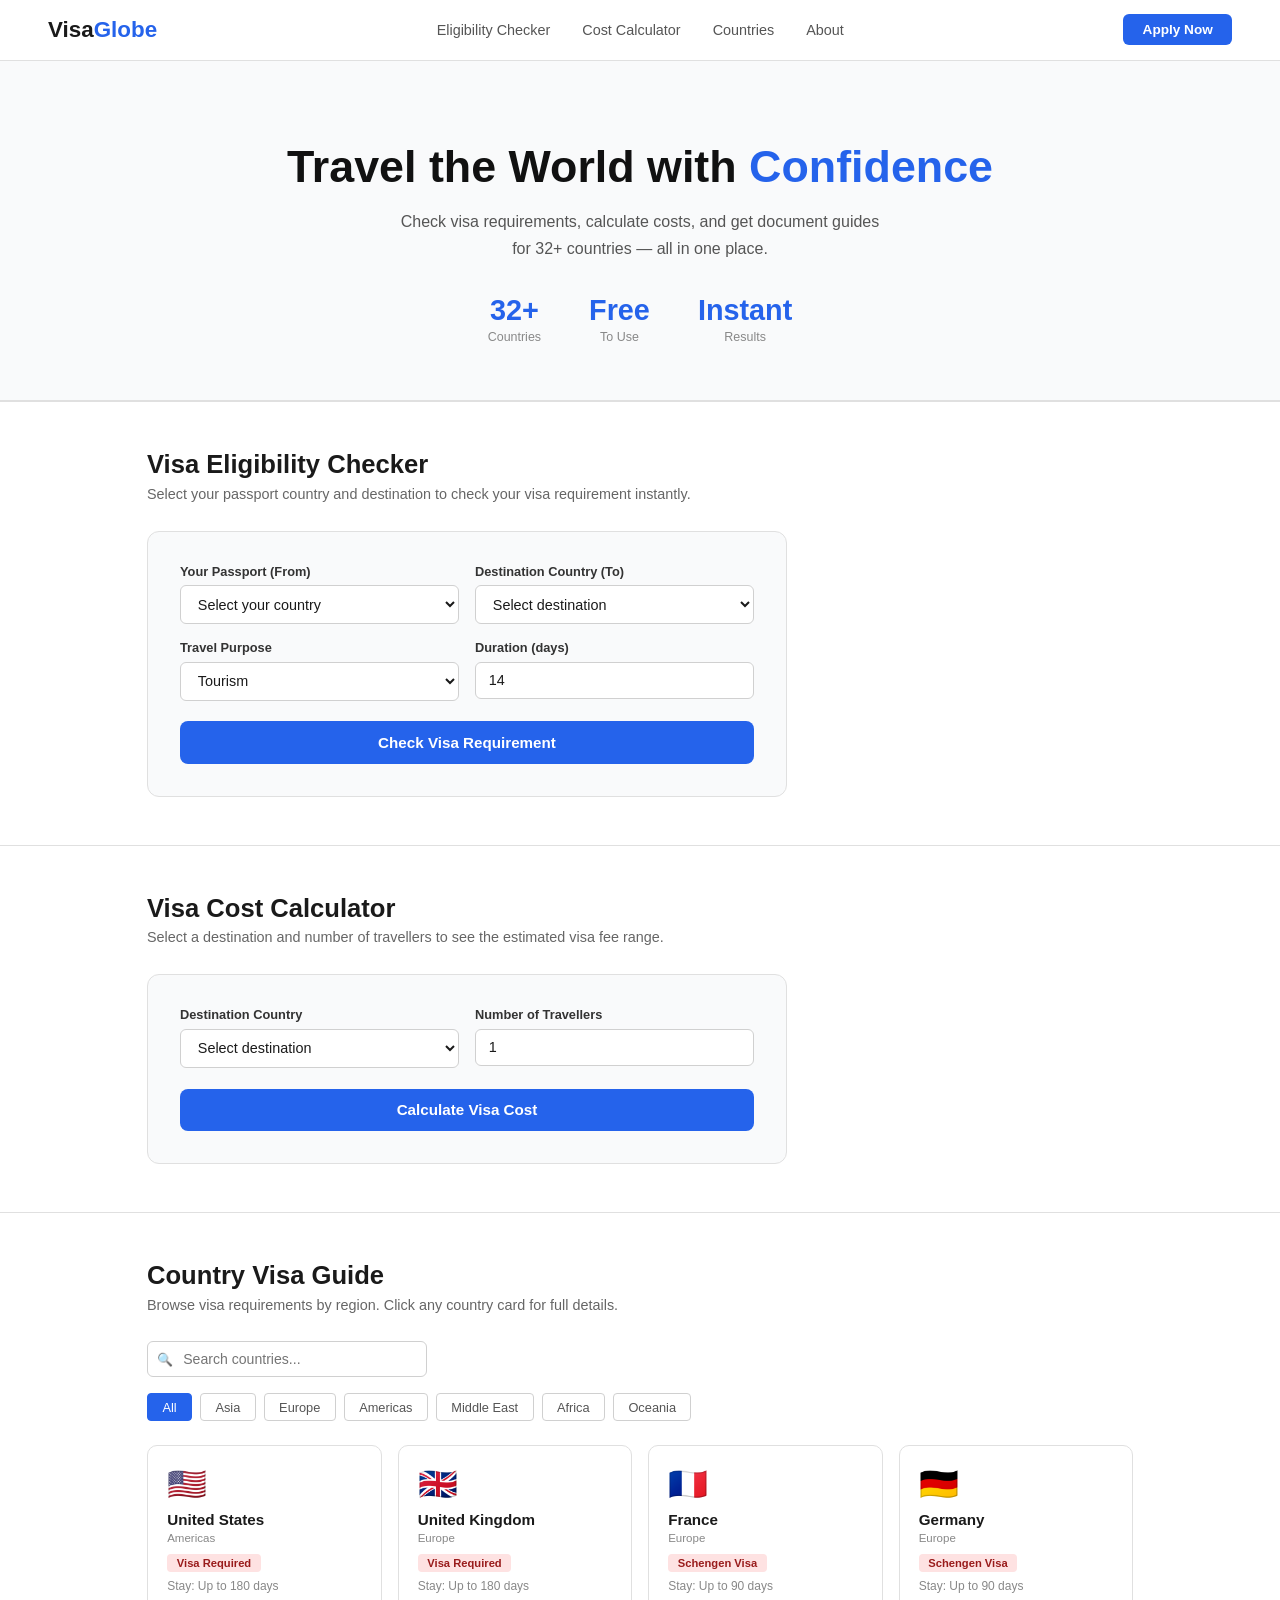
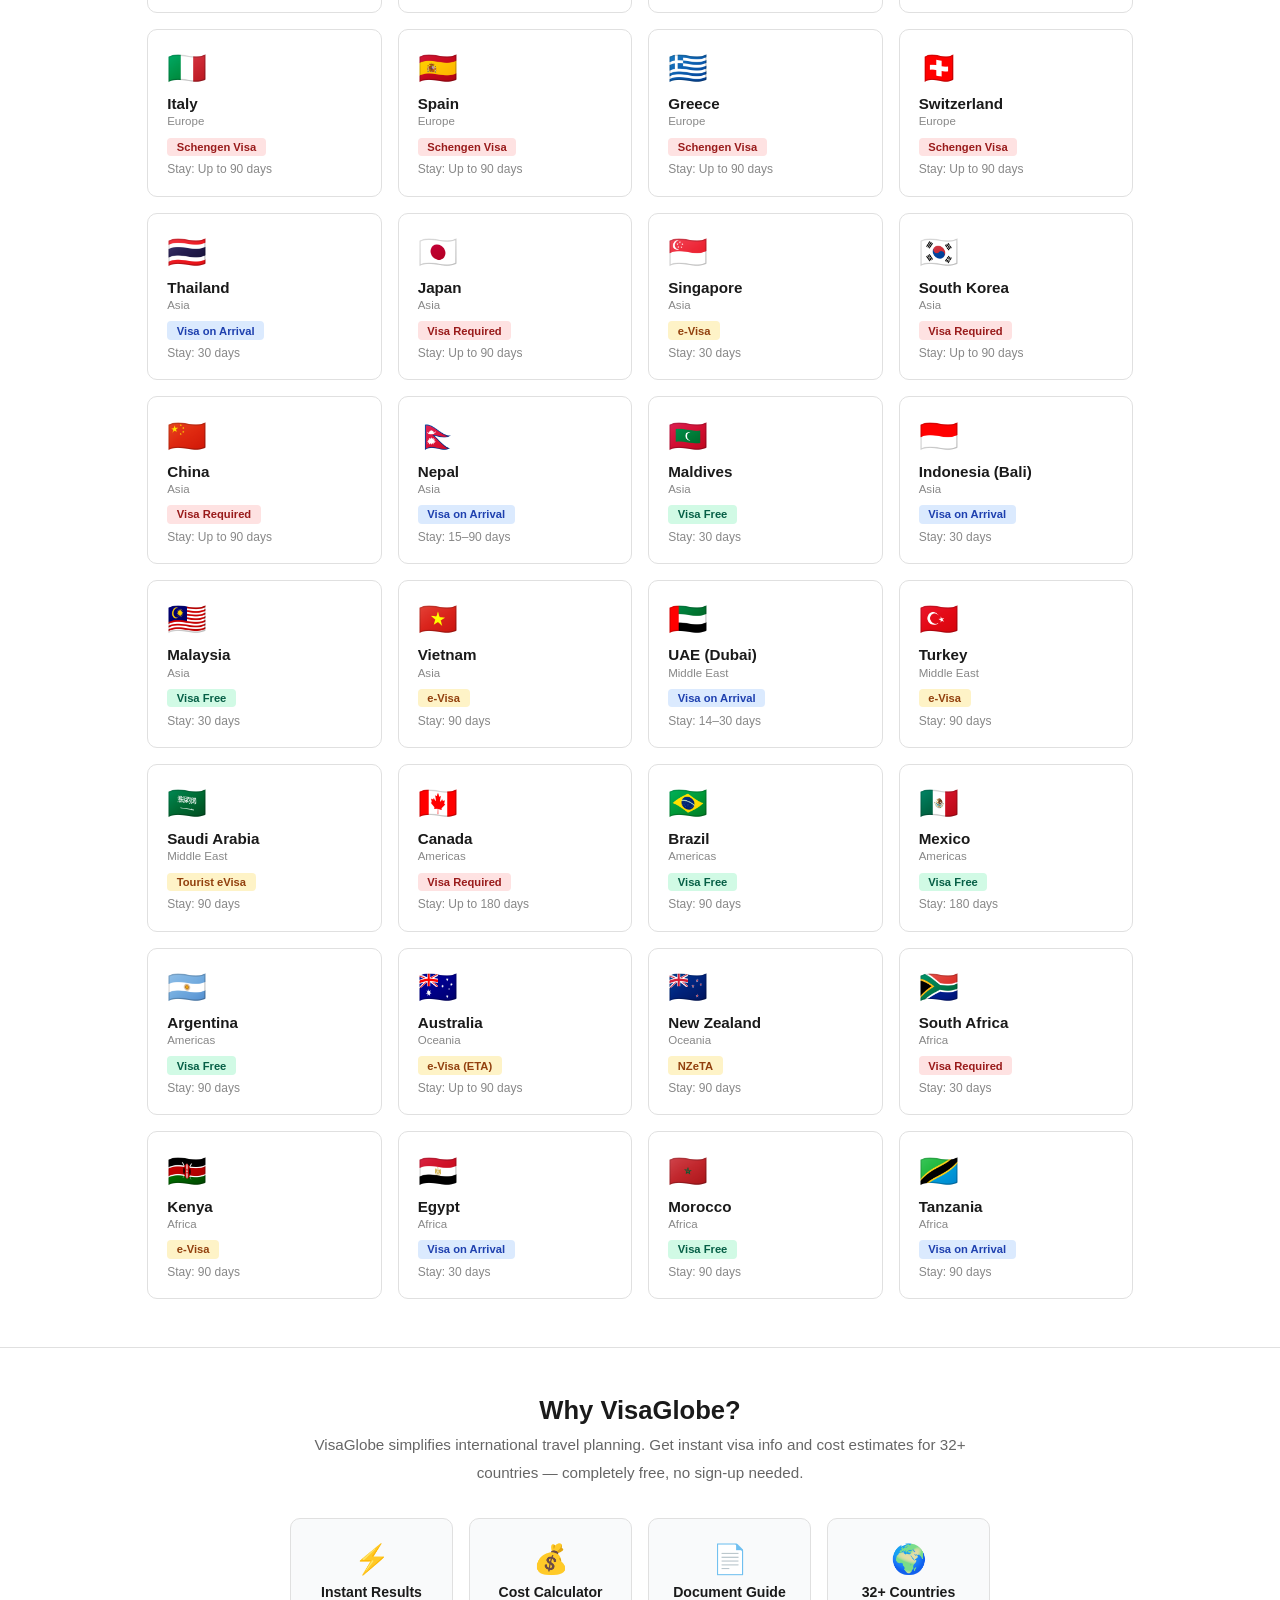
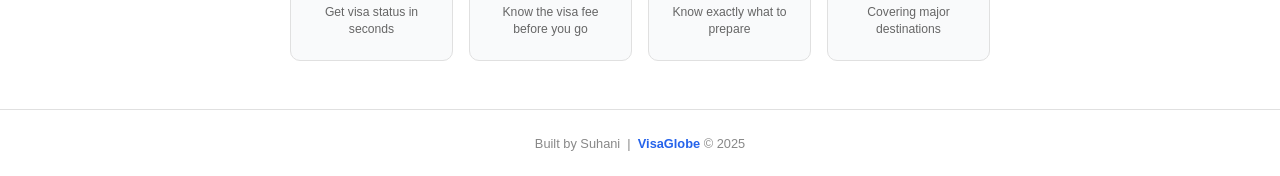
==== index.html @ b0f69fb6 "Rename index (1).html to index.html" ====
<!DOCTYPE html>
<html lang="en">
<head>
  <meta charset="UTF-8"/>
  <meta name="viewport" content="width=device-width, initial-scale=1.0"/>
  <title>VisaGlobe — World Visa Portal</title>
  <link rel="stylesheet" href="style (1).css"/>
</head>
<body>

<!-- NAV -->
<nav>
  <div class="logo">Visa<span>Globe</span></div>
  <div class="nav-links">
    <a href="#checker">Eligibility Checker</a>
    <a href="#cost">Cost Calculator</a>
    <a href="#countries">Countries</a>
    <a href="#about">About</a>
  </div>
  <button class="nav-cta">Apply Now</button>
</nav>

<!-- HERO -->
<div class="hero">
  <h1>Travel the World with <span>Confidence</span></h1>
  <p>Check visa requirements, calculate costs, and get document guides for 32+ countries — all in one place.</p>
  <div class="hero-stats">
    <div class="stat-item">
      <div class="stat-num">32+</div>
      <div class="stat-label">Countries</div>
    </div>
    <div class="stat-item">
      <div class="stat-num">Free</div>
      <div class="stat-label">To Use</div>
    </div>
    <div class="stat-item">
      <div class="stat-num">Instant</div>
      <div class="stat-label">Results</div>
    </div>
  </div>
</div>

<hr class="divider"/>

<!-- ELIGIBILITY CHECKER -->
<div class="section" id="checker">
  <div class="section-title">Visa Eligibility Checker</div>
  <div class="section-sub">Select your passport country and destination to check your visa requirement instantly.</div>

  <div class="checker-card">
    <div class="form-row">
      <div class="form-group">
        <label>Your Passport (From)</label>
        <select id="fromCountry">
          <option value="">Select your country</option>
          <option value="IN">India</option>
          <option value="US">United States</option>
          <option value="GB">United Kingdom</option>
          <option value="DE">Germany</option>
          <option value="CN">China</option>
          <option value="AU">Australia</option>
          <option value="CA">Canada</option>
          <option value="JP">Japan</option>
          <option value="BR">Brazil</option>
          <option value="PK">Pakistan</option>
        </select>
      </div>
      <div class="form-group">
        <label>Destination Country (To)</label>
        <select id="toCountry">
          <option value="">Select destination</option>
          <option value="US">United States</option>
          <option value="GB">United Kingdom</option>
          <option value="FR">France</option>
          <option value="TH">Thailand</option>
          <option value="AE">UAE (Dubai)</option>
          <option value="JP">Japan</option>
          <option value="SG">Singapore</option>
          <option value="CA">Canada</option>
          <option value="AU">Australia</option>
          <option value="NP">Nepal</option>
          <option value="MV">Maldives</option>
          <option value="ID">Indonesia (Bali)</option>
          <option value="TR">Turkey</option>
          <option value="EG">Egypt</option>
          <option value="KE">Kenya</option>
          <option value="GR">Greece</option>
          <option value="CH">Switzerland</option>
        </select>
      </div>
    </div>
    <div class="form-row">
      <div class="form-group">
        <label>Travel Purpose</label>
        <select id="purpose">
          <option value="tourism">Tourism</option>
          <option value="business">Business</option>
          <option value="study">Study</option>
          <option value="work">Work</option>
        </select>
      </div>
      <div class="form-group">
        <label>Duration (days)</label>
        <input type="number" id="duration" placeholder="e.g. 14" min="1" max="365" value="14"/>
      </div>
    </div>
    <button class="check-btn" onclick="checkEligibility()">Check Visa Requirement</button>
    <div id="resultBox" class="result-box">
      <div class="result-status" id="resultStatus"></div>
      <div class="result-desc" id="resultDesc"></div>
      <div class="result-tags" id="resultTags"></div>
    </div>
  </div>
</div>

<hr class="divider"/>

<!-- COST CALCULATOR -->
<div class="section" id="cost">
  <div class="section-title">Visa Cost Calculator</div>
  <div class="section-sub">Select a destination and number of travellers to see the estimated visa fee range.</div>

  <div class="checker-card">
    <div class="form-row">
      <div class="form-group">
        <label>Destination Country</label>
        <select id="costDestination">
          <option value="">Select destination</option>
          <option value="US">United States</option>
          <option value="GB">United Kingdom</option>
          <option value="FR">France</option>
          <option value="DE">Germany</option>
          <option value="IT">Italy</option>
          <option value="ES">Spain</option>
          <option value="GR">Greece</option>
          <option value="CH">Switzerland</option>
          <option value="TH">Thailand</option>
          <option value="JP">Japan</option>
          <option value="SG">Singapore</option>
          <option value="KR">South Korea</option>
          <option value="CN">China</option>
          <option value="NP">Nepal</option>
          <option value="MV">Maldives</option>
          <option value="ID">Indonesia (Bali)</option>
          <option value="MY">Malaysia</option>
          <option value="VN">Vietnam</option>
          <option value="AE">UAE (Dubai)</option>
          <option value="TR">Turkey</option>
          <option value="SA">Saudi Arabia</option>
          <option value="CA">Canada</option>
          <option value="BR">Brazil</option>
          <option value="MX">Mexico</option>
          <option value="AR">Argentina</option>
          <option value="AU">Australia</option>
          <option value="NZ">New Zealand</option>
          <option value="ZA">South Africa</option>
          <option value="KE">Kenya</option>
          <option value="EG">Egypt</option>
          <option value="MA">Morocco</option>
          <option value="TZ">Tanzania</option>
        </select>
      </div>
      <div class="form-group">
        <label>Number of Travellers</label>
        <input type="number" id="costTravelers" placeholder="e.g. 2" min="1" max="20" value="1"/>
      </div>
    </div>
    <button class="check-btn" onclick="calculateCost()">Calculate Visa Cost</button>
    <div id="costResult" class="cost-result"></div>
  </div>
</div>

<hr class="divider"/>

<!-- COUNTRIES -->
<div class="section" id="countries">
  <div class="section-title">Country Visa Guide</div>
  <div class="section-sub">Browse visa requirements by region. Click any country card for full details.</div>

  <div class="search-box">
    <input type="text" id="searchInput" placeholder="Search countries..." oninput="filterCountries()"/>
  </div>

  <div class="filter-row">
    <button class="filter-btn active" onclick="filterByRegion('all', this)">All</button>
    <button class="filter-btn" onclick="filterByRegion('Asia', this)">Asia</button>
    <button class="filter-btn" onclick="filterByRegion('Europe', this)">Europe</button>
    <button class="filter-btn" onclick="filterByRegion('Americas', this)">Americas</button>
    <button class="filter-btn" onclick="filterByRegion('Middle East', this)">Middle East</button>
    <button class="filter-btn" onclick="filterByRegion('Africa', this)">Africa</button>
    <button class="filter-btn" onclick="filterByRegion('Oceania', this)">Oceania</button>
  </div>

  <div class="country-grid" id="countryGrid"></div>
</div>

<hr class="divider"/>

<!-- ABOUT -->
<div class="section" id="about">
  <div class="about-inner">
    <div class="section-title">Why VisaGlobe?</div>
    <p class="about-intro">VisaGlobe simplifies international travel planning. Get instant visa info and cost estimates for 32+ countries — completely free, no sign-up needed.</p>
    <div class="about-grid">
      <div class="about-card">
        <div class="about-icon">⚡</div>
        <div class="about-title">Instant Results</div>
        <div class="about-desc">Get visa status in seconds</div>
      </div>
      <div class="about-card">
        <div class="about-icon">💰</div>
        <div class="about-title">Cost Calculator</div>
        <div class="about-desc">Know the visa fee before you go</div>
      </div>
      <div class="about-card">
        <div class="about-icon">📄</div>
        <div class="about-title">Document Guide</div>
        <div class="about-desc">Know exactly what to prepare</div>
      </div>
      <div class="about-card">
        <div class="about-icon">🌍</div>
        <div class="about-title">32+ Countries</div>
        <div class="about-desc">Covering major destinations</div>
      </div>
    </div>
  </div>
</div>

<!-- MODAL -->
<div class="modal-overlay" id="modalOverlay" onclick="closeModal(event)">
  <div class="modal">
    <button class="modal-close" onclick="closeModalBtn()">✕</button>
    <div class="modal-flag" id="mFlag"></div>
    <div class="modal-country" id="mName"></div>
    <div class="modal-region" id="mRegion"></div>
    <div class="modal-info-grid" id="mInfoGrid"></div>
    <div class="modal-docs-title">Required Documents</div>
    <div id="mDocs"></div>
  </div>
</div>

<!-- FOOTER -->
<footer>
  Built by Suhani &nbsp;|&nbsp; <span>VisaGlobe</span> &copy; 2025
</footer>

<script src="script (1).js"></script>
</body>
</html>
---- style (1).css ----
/* ── RESET & BASE ── */
* {
  margin: 0;
  padding: 0;
  box-sizing: border-box;
}

html {
  scroll-behavior: smooth;
}

body {
  background: #ffffff;
  color: #1a1a1a;
  font-family: Arial, sans-serif;
  font-size: 15px;
}

/* ── NAV ── */
nav {
  position: sticky;
  top: 0;
  z-index: 100;
  display: flex;
  align-items: center;
  justify-content: space-between;
  padding: 0.9rem 3rem;
  background: #ffffff;
  border-bottom: 1px solid #e0e0e0;
}

.logo {
  font-size: 1.4rem;
  font-weight: bold;
  color: #1a1a1a;
}

.logo span {
  color: #2563eb;
}

.nav-links {
  display: flex;
  gap: 2rem;
}

.nav-links a {
  color: #555;
  text-decoration: none;
  font-size: 0.9rem;
}

.nav-links a:hover {
  color: #2563eb;
}

.nav-cta {
  background: #2563eb;
  color: white;
  border: none;
  padding: 0.5rem 1.2rem;
  border-radius: 6px;
  font-size: 0.85rem;
  font-weight: bold;
  cursor: pointer;
}

.nav-cta:hover {
  background: #1d4ed8;
}

/* ── HERO ── */
.hero {
  text-align: center;
  padding: 5rem 2rem 3.5rem;
  border-bottom: 1px solid #e0e0e0;
  background: #f9fafb;
}

.hero h1 {
  font-size: 2.8rem;
  font-weight: bold;
  margin-bottom: 1rem;
  color: #111;
}

.hero h1 span {
  color: #2563eb;
}

.hero p {
  color: #555;
  font-size: 1rem;
  max-width: 500px;
  margin: 0 auto 2rem;
  line-height: 1.7;
}

.hero-stats {
  display: flex;
  justify-content: center;
  gap: 3rem;
}

.stat-num {
  font-size: 1.8rem;
  font-weight: bold;
  color: #2563eb;
}

.stat-label {
  font-size: 0.78rem;
  color: #888;
  margin-top: 0.2rem;
}

/* ── DIVIDER ── */
.divider {
  border: none;
  border-top: 1px solid #e0e0e0;
}

/* ── SECTION ── */
.section {
  max-width: 1050px;
  margin: 0 auto;
  padding: 3rem 2rem;
}

.section-title {
  font-size: 1.6rem;
  font-weight: bold;
  margin-bottom: 0.4rem;
}

.section-sub {
  color: #666;
  font-size: 0.9rem;
  margin-bottom: 1.8rem;
}

/* ── CHECKER CARD ── */
.checker-card {
  background: #f9fafb;
  border: 1px solid #e0e0e0;
  border-radius: 12px;
  padding: 2rem;
  max-width: 640px;
}

.form-row {
  display: grid;
  grid-template-columns: 1fr 1fr;
  gap: 1rem;
  margin-bottom: 1rem;
}

.form-group label {
  display: block;
  font-size: 0.8rem;
  font-weight: bold;
  color: #333;
  margin-bottom: 0.4rem;
}

.form-group select,
.form-group input {
  width: 100%;
  background: #fff;
  border: 1px solid #d0d0d0;
  border-radius: 6px;
  padding: 0.6rem 0.8rem;
  color: #1a1a1a;
  font-family: Arial, sans-serif;
  font-size: 0.9rem;
  outline: none;
}

.form-group select:focus,
.form-group input:focus {
  border-color: #2563eb;
}

.check-btn {
  width: 100%;
  background: #2563eb;
  color: white;
  border: none;
  border-radius: 8px;
  padding: 0.8rem;
  font-size: 0.95rem;
  font-weight: bold;
  cursor: pointer;
  margin-top: 0.3rem;
}

.check-btn:hover {
  background: #1d4ed8;
}

/* ── ELIGIBILITY RESULT ── */
.result-box {
  margin-top: 1.2rem;
  border-radius: 8px;
  padding: 1.2rem;
  border: 1px solid;
  display: none;
}

.result-box.eligible {
  background: #f0fdf4;
  border-color: #86efac;
}

.result-box.not-eligible {
  background: #fff1f1;
  border-color: #fca5a5;
}

.result-box.on-arrival {
  background: #eff6ff;
  border-color: #93c5fd;
}

.result-status {
  font-weight: bold;
  font-size: 1rem;
  margin-bottom: 0.4rem;
}

.result-desc {
  color: #555;
  font-size: 0.88rem;
  line-height: 1.6;
}

.result-tags {
  display: flex;
  flex-wrap: wrap;
  gap: 0.4rem;
  margin-top: 0.8rem;
}

.rtag {
  font-size: 0.75rem;
  padding: 0.2rem 0.7rem;
  border-radius: 4px;
  background: #e5e7eb;
  color: #374151;
  font-weight: 600;
}

/* ── COST CALCULATOR RESULT ── */
.cost-result {
  margin-top: 1.2rem;
  display: none;
  border: 1px solid #e0e0e0;
  border-radius: 8px;
  overflow: hidden;
}

.cost-header {
  display: flex;
  align-items: center;
  gap: 0.7rem;
  background: #f9fafb;
  padding: 0.9rem 1.2rem;
  border-bottom: 1px solid #e0e0e0;
}

.cost-flag {
  font-size: 1.8rem;
}

.cost-country-name {
  font-weight: bold;
  font-size: 1rem;
  flex: 1;
}

.cost-grid {
  display: grid;
  grid-template-columns: 1fr 1fr;
  gap: 0;
}

.cost-item {
  padding: 0.9rem 1.2rem;
  border-bottom: 1px solid #f0f0f0;
  border-right: 1px solid #f0f0f0;
}

.cost-item:nth-child(even) {
  border-right: none;
}

.cost-label {
  font-size: 0.72rem;
  text-transform: uppercase;
  color: #888;
  letter-spacing: 0.5px;
  margin-bottom: 0.3rem;
}

.cost-value {
  font-size: 0.92rem;
  color: #1a1a1a;
  line-height: 1.5;
}

.cost-free {
  color: #16a34a;
  font-weight: bold;
}

.cost-usd {
  font-size: 0.8rem;
  color: #888;
}

.cost-disclaimer {
  padding: 0.7rem 1.2rem;
  font-size: 0.75rem;
  color: #888;
  background: #fafafa;
  border-top: 1px solid #f0f0f0;
}

/* ── SEARCH BOX ── */
.search-box {
  position: relative;
  max-width: 280px;
  margin-bottom: 1rem;
}

.search-box input {
  width: 100%;
  background: #fff;
  border: 1px solid #d0d0d0;
  border-radius: 6px;
  padding: 0.55rem 0.8rem 0.55rem 2.2rem;
  font-family: Arial, sans-serif;
  font-size: 0.88rem;
  outline: none;
  color: #1a1a1a;
}

.search-box input:focus {
  border-color: #2563eb;
}

.search-box::before {
  content: '🔍';
  position: absolute;
  left: 0.6rem;
  top: 50%;
  transform: translateY(-50%);
  font-size: 0.8rem;
  pointer-events: none;
}

/* ── FILTER BUTTONS ── */
.filter-row {
  display: flex;
  flex-wrap: wrap;
  gap: 0.5rem;
  margin-bottom: 1.5rem;
}

.filter-btn {
  padding: 0.35rem 0.9rem;
  border-radius: 4px;
  border: 1px solid #d0d0d0;
  background: #fff;
  color: #555;
  font-family: Arial, sans-serif;
  font-size: 0.8rem;
  cursor: pointer;
}

.filter-btn.active,
.filter-btn:hover {
  background: #2563eb;
  color: white;
  border-color: #2563eb;
}

/* ── COUNTRY GRID ── */
.country-grid {
  display: grid;
  grid-template-columns: repeat(auto-fill, minmax(190px, 1fr));
  gap: 1rem;
}

.country-card {
  background: #fff;
  border: 1px solid #e0e0e0;
  border-radius: 10px;
  padding: 1.2rem;
  cursor: pointer;
  transition: box-shadow 0.2s, border-color 0.2s;
}

.country-card:hover {
  box-shadow: 0 4px 16px rgba(0, 0, 0, 0.08);
  border-color: #2563eb;
}

.country-flag {
  font-size: 2rem;
  margin-bottom: 0.5rem;
}

.country-name {
  font-weight: bold;
  font-size: 0.95rem;
  margin-bottom: 0.2rem;
}

.country-region {
  font-size: 0.72rem;
  color: #888;
  margin-bottom: 0.6rem;
}

.country-detail {
  font-size: 0.75rem;
  color: #888;
  margin-top: 0.4rem;
}

/* ── VISA BADGES ── */
.visa-badge {
  display: inline-block;
  font-size: 0.7rem;
  padding: 0.2rem 0.6rem;
  border-radius: 4px;
  font-weight: bold;
}

.visa-free       { background: #d1fae5; color: #065f46; }
.visa-on-arrival { background: #dbeafe; color: #1e40af; }
.visa-required   { background: #fee2e2; color: #991b1b; }
.visa-e-visa     { background: #fef3c7; color: #92400e; }

/* ── MODAL ── */
.modal-overlay {
  display: none;
  position: fixed;
  inset: 0;
  z-index: 200;
  background: rgba(0, 0, 0, 0.4);
  align-items: center;
  justify-content: center;
}

.modal-overlay.open {
  display: flex;
}

.modal {
  background: white;
  border-radius: 12px;
  padding: 2rem;
  max-width: 440px;
  width: 90%;
  position: relative;
  box-shadow: 0 20px 60px rgba(0, 0, 0, 0.15);
}

.modal-close {
  position: absolute;
  top: 1rem;
  right: 1rem;
  background: #f3f4f6;
  border: none;
  width: 28px;
  height: 28px;
  border-radius: 50%;
  font-size: 0.9rem;
  cursor: pointer;
  font-weight: bold;
}

.modal-flag    { font-size: 2.8rem; margin-bottom: 0.6rem; }
.modal-country { font-size: 1.6rem; font-weight: bold; margin-bottom: 0.2rem; }
.modal-region  { color: #888; font-size: 0.82rem; margin-bottom: 1.2rem; }

.modal-info-grid {
  display: grid;
  grid-template-columns: 1fr 1fr;
  gap: 0.6rem;
  margin-bottom: 1.2rem;
}

.modal-info-item {
  background: #f9fafb;
  border: 1px solid #e5e7eb;
  border-radius: 8px;
  padding: 0.7rem;
}

.modal-info-label {
  font-size: 0.67rem;
  color: #888;
  text-transform: uppercase;
  margin-bottom: 0.2rem;
}

.modal-info-value {
  font-size: 0.88rem;
  font-weight: bold;
}

.modal-docs-title {
  font-size: 0.75rem;
  color: #2563eb;
  text-transform: uppercase;
  font-weight: bold;
  margin-bottom: 0.5rem;
  letter-spacing: 0.5px;
}

.doc-item {
  font-size: 0.83rem;
  color: #555;
  margin-bottom: 0.3rem;
  padding-left: 1.2rem;
  position: relative;
}

.doc-item::before {
  content: '✓';
  color: #16a34a;
  position: absolute;
  left: 0;
  font-weight: bold;
}

/* ── ABOUT ── */
.about-inner {
  text-align: center;
  max-width: 700px;
  margin: 0 auto;
}

.about-intro {
  color: #666;
  font-size: 0.95rem;
  line-height: 1.8;
  margin-bottom: 2rem;
}

.about-grid {
  display: grid;
  grid-template-columns: repeat(4, 1fr);
  gap: 1rem;
}

.about-card {
  background: #f9fafb;
  border: 1px solid #e0e0e0;
  border-radius: 10px;
  padding: 1.4rem 1rem;
  text-align: center;
}

.about-icon  { font-size: 1.8rem; margin-bottom: 0.5rem; }
.about-title { font-weight: bold; font-size: 0.88rem; margin-bottom: 0.25rem; }
.about-desc  { font-size: 0.76rem; color: #666; line-height: 1.4; }

/* ── FOOTER ── */
footer {
  border-top: 1px solid #e0e0e0;
  text-align: center;
  padding: 1.6rem;
  color: #888;
  font-size: 0.8rem;
}

footer span {
  color: #2563eb;
  font-weight: bold;
}

/* ── RESPONSIVE ── */
@media (max-width: 700px) {
  nav { padding: 0.9rem 1.2rem; }
  .nav-links { display: none; }
  .form-row { grid-template-columns: 1fr; }
  .hero h1 { font-size: 2rem; }
  .hero-stats { gap: 1.5rem; }
  .modal-info-grid { grid-template-columns: 1fr; }
  .cost-grid { grid-template-columns: 1fr; }
  .about-grid { grid-template-columns: 1fr 1fr; }
}
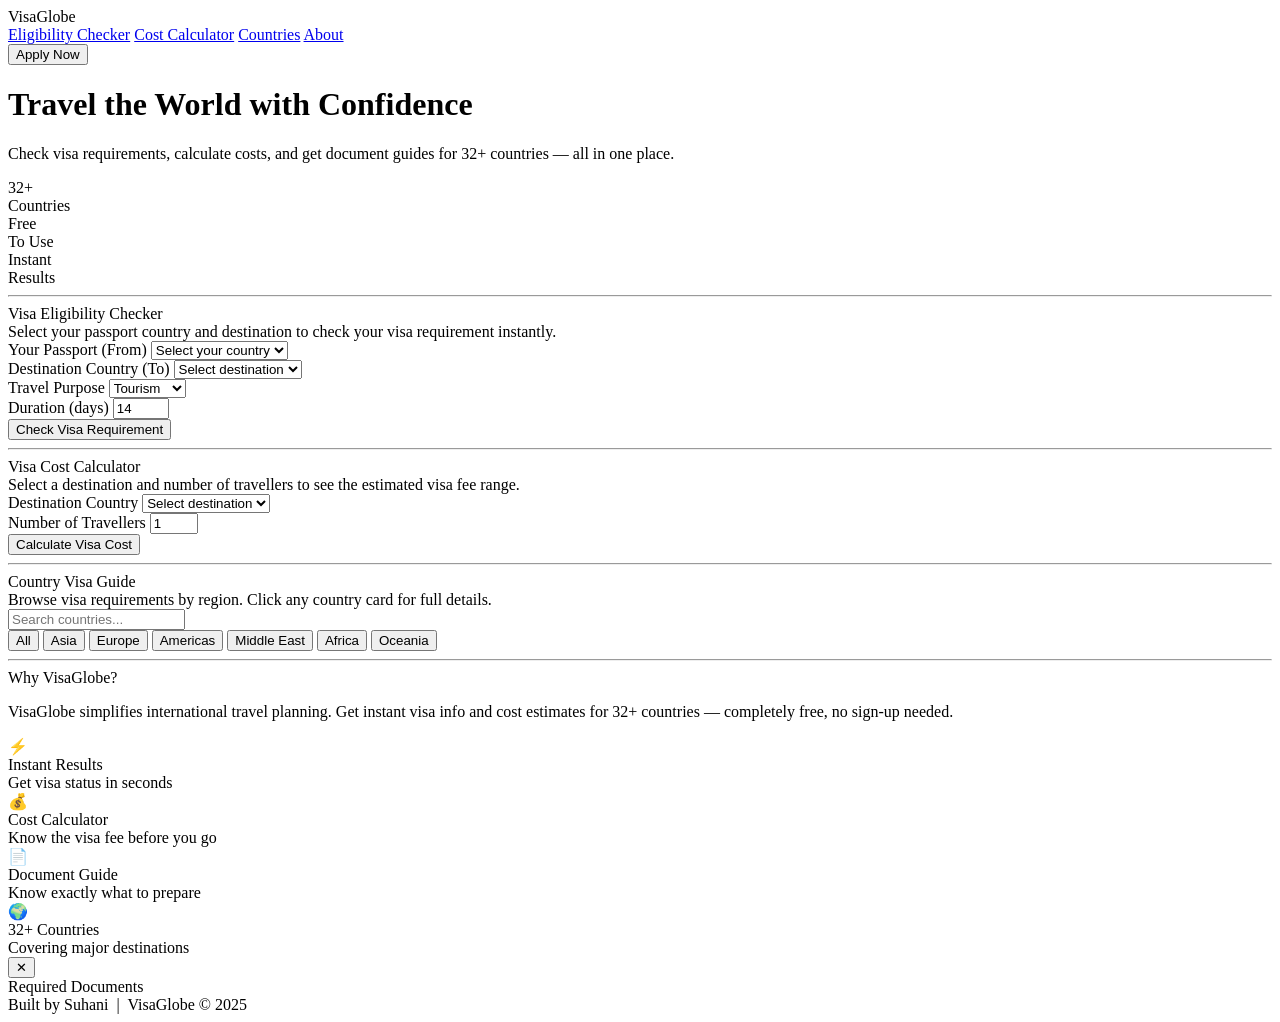
==== commit 9cb9bc55: "Update index.html" ====
--- a/index.html
+++ b/index.html
@@ -4,7 +4,7 @@
   <meta charset="UTF-8"/>
   <meta name="viewport" content="width=device-width, initial-scale=1.0"/>
   <title>VisaGlobe — World Visa Portal</title>
-  <link rel="stylesheet" href="style (1).css"/>
+  <link rel="stylesheet" href="style.css"/>
 </head>
 <body>
 
@@ -244,6 +244,6 @@
   Built by Suhani &nbsp;|&nbsp; <span>VisaGlobe</span> &copy; 2025
 </footer>
 
-<script src="script (1).js"></script>
+<script src="script.js"></script>
 </body>
 </html>
